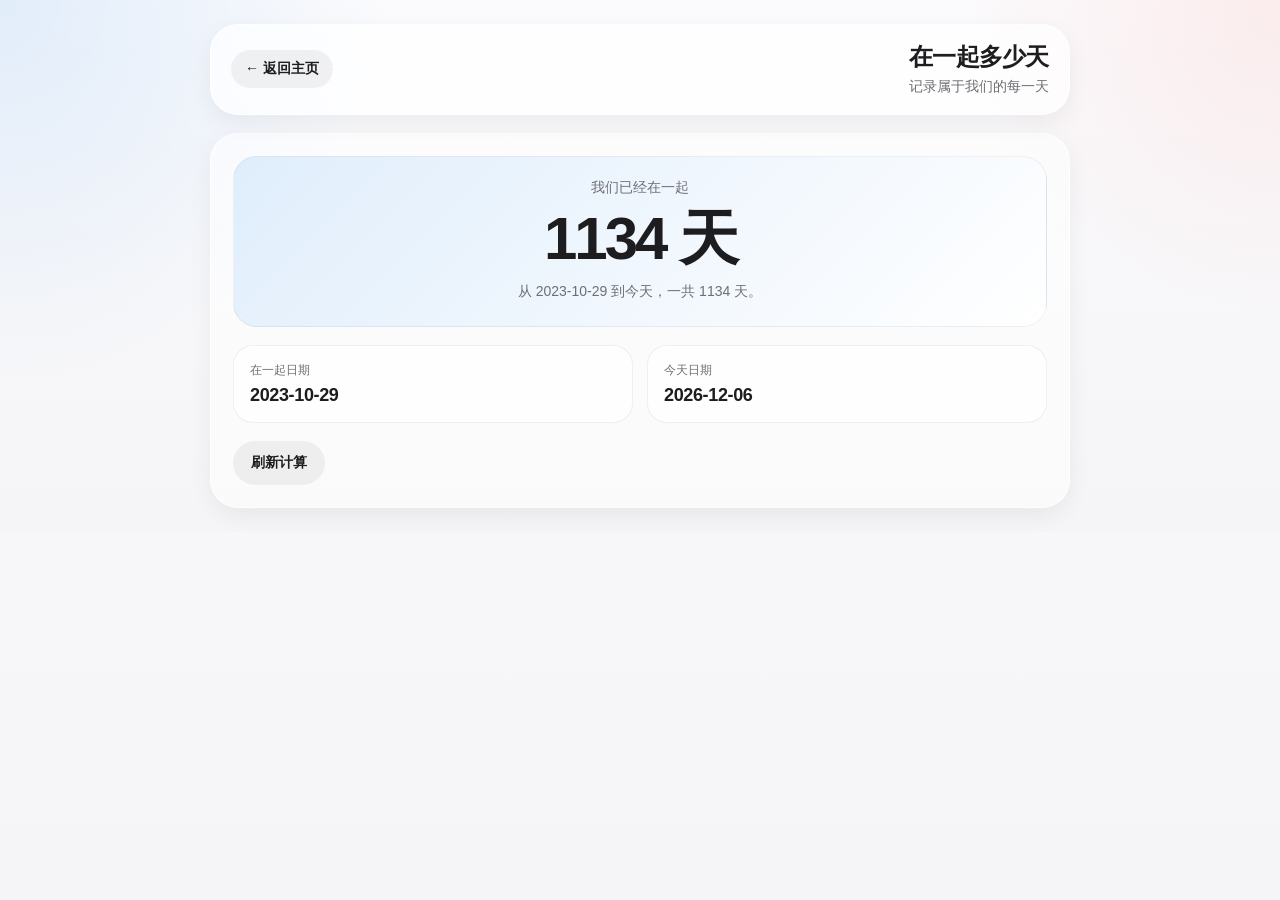
==== days.html @ 6de6548f "Add files via upload" ====
<!doctype html>
<html lang="zh-CN">
<head>
  <meta charset="UTF-8" />
  <meta name="viewport" content="width=device-width, initial-scale=1.0" />
  <title>在一起多少天</title>
  <style>
    :root {
      --bg: #f5f5f7;
      --panel: rgba(255, 255, 255, 0.72);
      --panel-strong: rgba(255, 255, 255, 0.9);
      --text: #1d1d1f;
      --subtext: #6e6e73;
      --primary: #0071e3;
      --primary-hover: #0060c7;
      --shadow: 0 18px 50px rgba(0, 0, 0, 0.08);
      --shadow-soft: 0 8px 24px rgba(0, 0, 0, 0.06);
      --radius-xl: 28px;
      --radius-lg: 22px;
      --radius-md: 16px;
    }

    * { box-sizing: border-box; }

    html, body {
      margin: 0;
      min-height: 100%;
      color: var(--text);
      font-family: -apple-system, BlinkMacSystemFont, "SF Pro Display", "SF Pro Text",
        "PingFang SC", "Hiragino Sans GB", "Microsoft YaHei", sans-serif;
      -webkit-font-smoothing: antialiased;
      text-rendering: optimizeLegibility;
      background:
        radial-gradient(circle at top left, rgba(0, 113, 227, 0.10), transparent 28%),
        radial-gradient(circle at top right, rgba(255, 59, 48, 0.08), transparent 24%),
        linear-gradient(180deg, #fbfbfd 0%, #f5f5f7 100%);
    }

    body {
      padding: 24px;
    }

    .page {
      max-width: 860px;
      margin: 0 auto;
    }

    .topbar {
      position: sticky;
      top: 16px;
      z-index: 20;
      background: var(--panel);
      backdrop-filter: saturate(180%) blur(18px);
      -webkit-backdrop-filter: saturate(180%) blur(18px);
      border: 1px solid rgba(255, 255, 255, 0.7);
      border-radius: var(--radius-xl);
      box-shadow: var(--shadow-soft);
      padding: 18px 20px;
      display: flex;
      align-items: center;
      justify-content: space-between;
      gap: 12px;
    }

    .back {
      text-decoration: none;
      color: var(--text);
      font-size: 14px;
      font-weight: 600;
      padding: 10px 14px;
      border-radius: 999px;
      background: rgba(0, 0, 0, 0.05);
      transition: background .2s ease, transform .15s ease;
      white-space: nowrap;
    }

    .back:hover {
      background: rgba(0, 0, 0, 0.08);
      transform: translateY(-1px);
    }

    .title-wrap h1 {
      margin: 0;
      font-size: 24px;
      line-height: 1.2;
      letter-spacing: -0.03em;
    }

    .title-wrap p {
      margin: 6px 0 0;
      color: var(--subtext);
      font-size: 14px;
    }

    .card {
      margin-top: 18px;
      background: rgba(255, 255, 255, 0.52);
      border: 1px solid rgba(255, 255, 255, 0.78);
      border-radius: var(--radius-xl);
      box-shadow: var(--shadow-soft);
      padding: 22px;
    }

    .hero {
      padding: 22px;
      border-radius: 24px;
      background:
        linear-gradient(135deg, rgba(0,113,227,0.12), rgba(255,255,255,0.7)),
        rgba(255,255,255,0.78);
      border: 1px solid rgba(0, 0, 0, 0.05);
      text-align: center;
    }

    .hero .label {
      font-size: 14px;
      color: var(--subtext);
      margin: 0;
    }

    .hero .days {
      margin: 10px 0 0;
      font-size: clamp(34px, 7vw, 60px);
      line-height: 1.05;
      font-weight: 900;
      letter-spacing: -0.05em;
      color: var(--text);
    }

    .hero .sub {
      margin: 10px 0 0;
      color: var(--subtext);
      font-size: 14px;
      line-height: 1.7;
    }

    .info-grid {
      margin-top: 18px;
      display: grid;
      grid-template-columns: repeat(2, minmax(0, 1fr));
      gap: 14px;
    }

    .info-item {
      padding: 16px;
      border-radius: 20px;
      background: rgba(255, 255, 255, 0.72);
      border: 1px solid rgba(0, 0, 0, 0.06);
    }

    .info-item .k {
      font-size: 12px;
      color: var(--subtext);
      margin: 0 0 6px;
    }

    .info-item .v {
      font-size: 18px;
      font-weight: 800;
      margin: 0;
      letter-spacing: -0.02em;
    }

    .tips {
      margin-top: 16px;
      font-size: 12px;
      color: var(--subtext);
      line-height: 1.8;
    }

    .btn-row {
      margin-top: 18px;
      display: flex;
      gap: 10px;
      flex-wrap: wrap;
    }

    .btn {
      border: none;
      border-radius: 999px;
      font-weight: 700;
      cursor: pointer;
      user-select: none;
      -webkit-tap-highlight-color: transparent;
      transition: transform .15s ease, background .2s ease, box-shadow .2s ease;
      text-decoration: none;
      display: inline-flex;
      align-items: center;
      justify-content: center;
      padding: 13px 18px;
      font-size: 14px;
    }

    .primary-btn {
      background: linear-gradient(180deg, #0a84ff 0%, #0071e3 100%);
      color: #fff;
      box-shadow: 0 10px 22px rgba(0, 113, 227, 0.24);
    }

    .primary-btn:hover {
      background: linear-gradient(180deg, #2491ff 0%, var(--primary-hover) 100%);
      transform: translateY(-1px);
    }

    .ghost-btn {
      background: rgba(0, 0, 0, 0.05);
      color: var(--text);
    }

    .ghost-btn:hover {
      background: rgba(0, 0, 0, 0.08);
      transform: translateY(-1px);
    }

    @media (max-width: 720px) {
      body {
        padding: 14px;
      }

      .topbar {
        top: 10px;
        padding: 14px 16px;
        flex-direction: column;
        align-items: flex-start;
      }

      .card {
        padding: 16px;
      }

      .info-grid {
        grid-template-columns: 1fr;
      }

      .hero .days {
        font-size: 42px;
      }
    }
  </style>
</head>
<body>
  <div class="page">
    <header class="topbar">
      <a class="back" href="./index.html">← 返回主页</a>
      <div class="title-wrap">
        <h1>在一起多少天</h1>
        <p>记录属于我们的每一天</p>
      </div>
    </header>

    <main class="card">
      <section class="hero">
        <p class="label">我们已经在一起</p>
        <div class="days" id="daysText">-- 天</div>
        <p class="sub" id="subText">正在计算中…</p>
      </section>

      <div class="info-grid">
        <div class="info-item">
          <p class="k">在一起日期</p>
          <p class="v" id="startDateText">--</p>
        </div>
        <div class="info-item">
          <p class="k">今天日期</p>
          <p class="v" id="todayText">--</p>
        </div>
      </div>

      <div class="btn-row">
    
        <button class="btn ghost-btn" id="refreshBtn">刷新计算</button>
      </div>

    
    </main>
  </div>

  <script>
    // 这里改成你们“在一起”的日期
    // 格式：YYYY-MM-DD
    const START_DATE = '2023-10-29';

    const daysText = document.getElementById('daysText');
    const subText = document.getElementById('subText');
    const startDateText = document.getElementById('startDateText');
    const todayText = document.getElementById('todayText');
    const refreshBtn = document.getElementById('refreshBtn');

    function formatDate(date) {
      const y = date.getFullYear();
      const m = String(date.getMonth() + 1).padStart(2, '0');
      const d = String(date.getDate()).padStart(2, '0');
      return `${y}-${m}-${d}`;
    }

    function calculateDaysTogether() {
      const start = new Date(START_DATE);
      const today = new Date();

      start.setHours(0, 0, 0, 0);
      today.setHours(0, 0, 0, 0);

      const diffMs = today - start;
      const days = Math.floor(diffMs / (1000 * 60 * 60 * 24));

      startDateText.textContent = formatDate(start);
      todayText.textContent = formatDate(today);

      if (days < 0) {
        daysText.textContent = `还没到`;
        subText.textContent = `你设置的在一起日期是 ${formatDate(start)}，它还晚于今天。请检查日期是否写对。`;
        return;
      }

      daysText.textContent = `${days} 天`;
      subText.textContent = `从 ${formatDate(start)} 到今天，一共 ${days} 天。`;
    }

    refreshBtn.addEventListener('click', calculateDaysTogether);

    calculateDaysTogether();
    setInterval(calculateDaysTogether, 60 * 1000);
  </script>
</body>
</html>
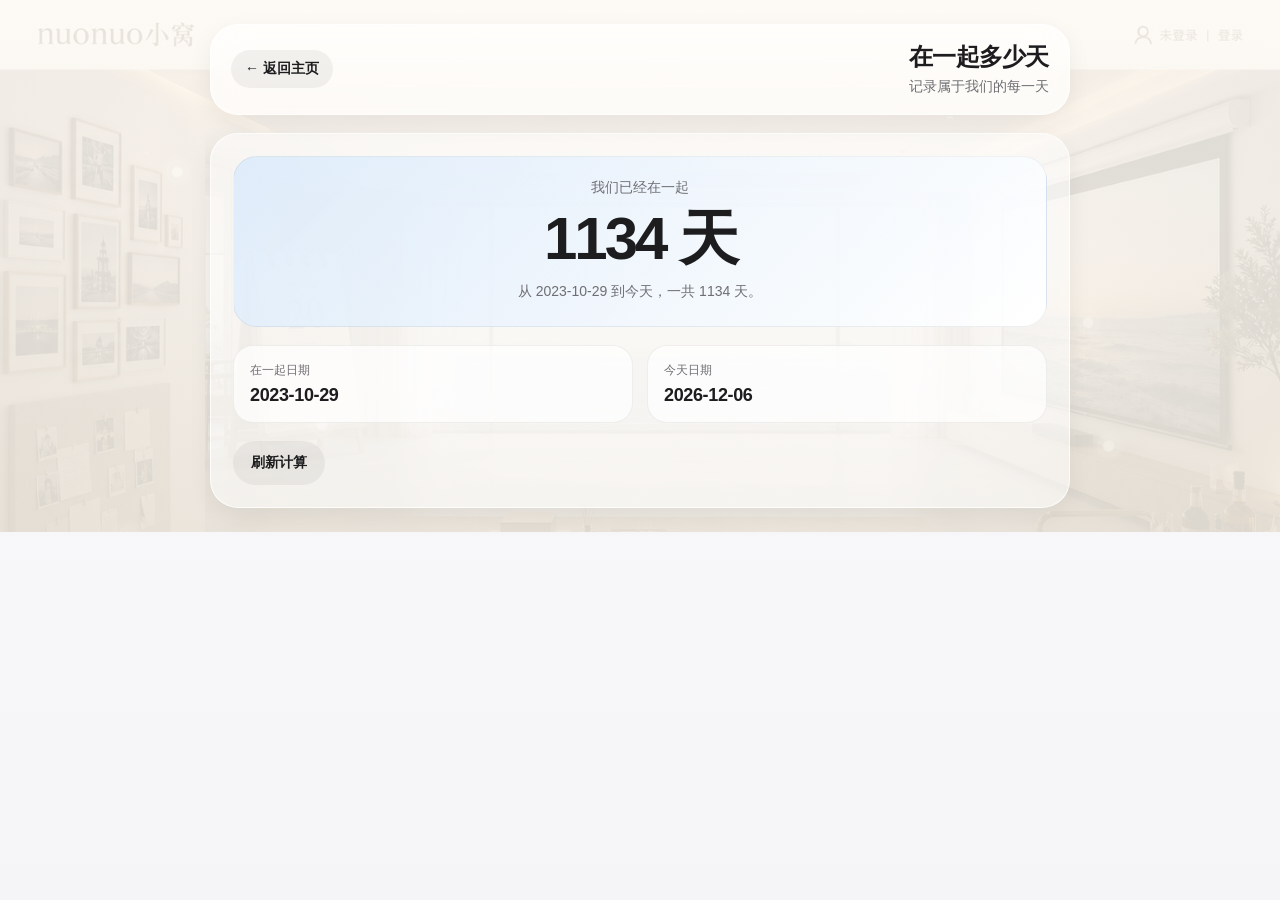
==== commit a21079f6: "Add immersive sea-view room homepage" ====
--- a/days.html
+++ b/days.html
@@ -236,7 +236,14 @@
       }
     }
   </style>
-</head>
+  <style>
+    body {
+      background:
+        linear-gradient(180deg, rgba(255, 252, 247, .88), rgba(238, 233, 224, .92)),
+        url("./assets/room/sea-living-room.jpg") center / cover fixed !important;
+    }
+  </style>
+</head>
 <body>
   <div class="page">
     <header class="topbar">
@@ -321,4 +328,4 @@
     setInterval(calculateDaysTogether, 60 * 1000);
   </script>
 </body>
-</html>+</html>
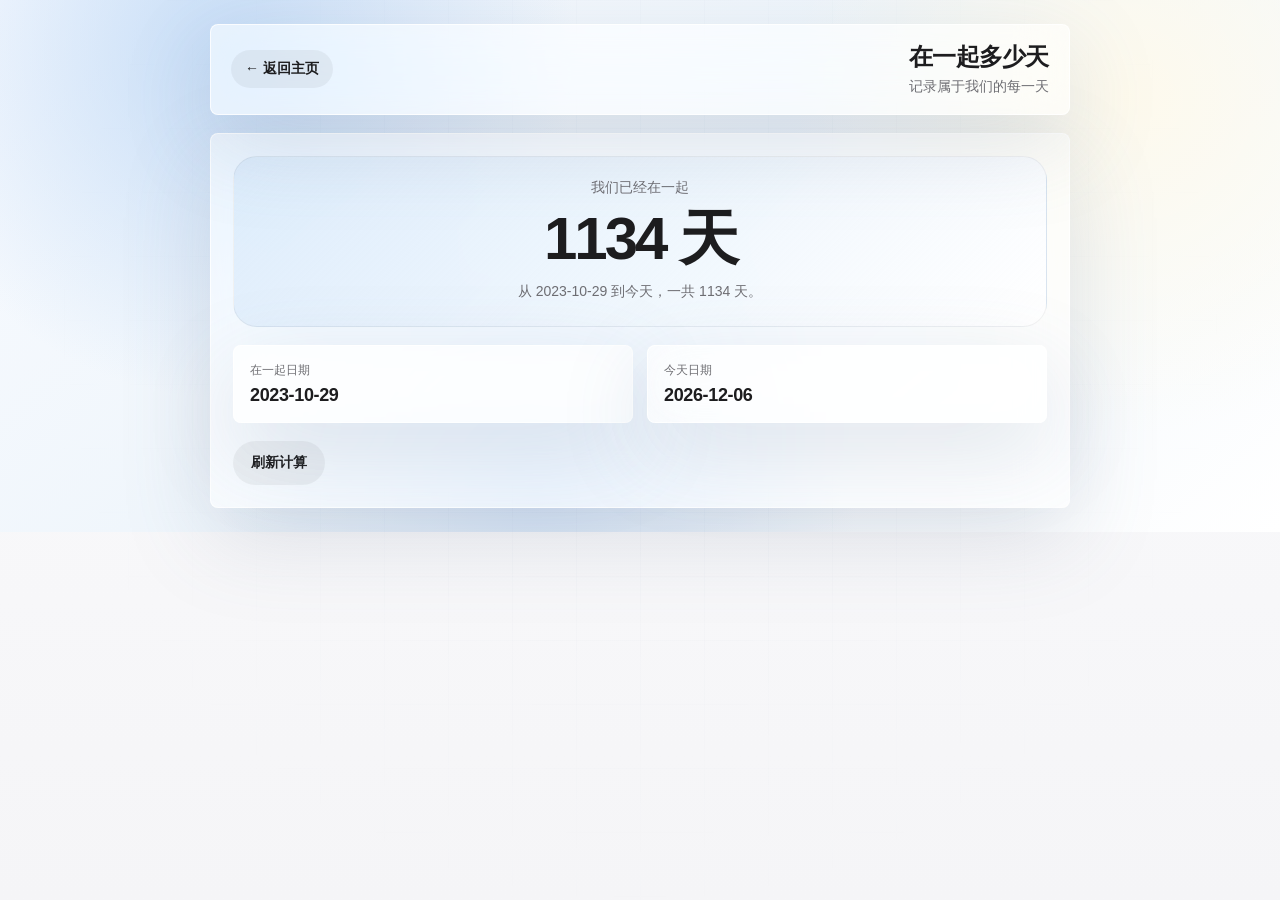
==== commit ca2c57c1: "Update academy homepage and glass shell pages" ====
--- a/days.html
+++ b/days.html
@@ -239,8 +239,36 @@
   <style>
     body {
       background:
-        linear-gradient(180deg, rgba(255, 252, 247, .88), rgba(238, 233, 224, .92)),
-        url("./assets/room/sea-living-room.jpg") center / cover fixed !important;
+        radial-gradient(circle at 18% 10%, rgba(180, 210, 244, .72), transparent 30%),
+        radial-gradient(circle at 88% 18%, rgba(255, 250, 235, .9), transparent 28%),
+        radial-gradient(circle at 42% 92%, rgba(212, 227, 246, .9), transparent 36%),
+        linear-gradient(140deg, #f9fbff 0%, #eef5fb 48%, #ffffff 100%) !important;
+    }
+
+    body::before {
+      content: "";
+      position: fixed;
+      inset: 0;
+      z-index: 0;
+      pointer-events: none;
+      background:
+        linear-gradient(90deg, rgba(126, 149, 178, .07) 1px, transparent 1px),
+        linear-gradient(rgba(126, 149, 178, .06) 1px, transparent 1px);
+      background-size: 64px 64px;
+      mask-image: radial-gradient(circle at 50% 36%, rgba(0,0,0,.68), transparent 70%);
+    }
+
+    .page { position: relative; z-index: 1; }
+
+    .topbar,
+    .card,
+    .info-item {
+      border-radius: 8px !important;
+      border: 1px solid rgba(255,255,255,.78) !important;
+      background: rgba(255,255,255,.58) !important;
+      box-shadow: 0 28px 90px rgba(92, 111, 138, .18) !important;
+      backdrop-filter: blur(24px) saturate(150%);
+      -webkit-backdrop-filter: blur(24px) saturate(150%);
     }
   </style>
 </head>
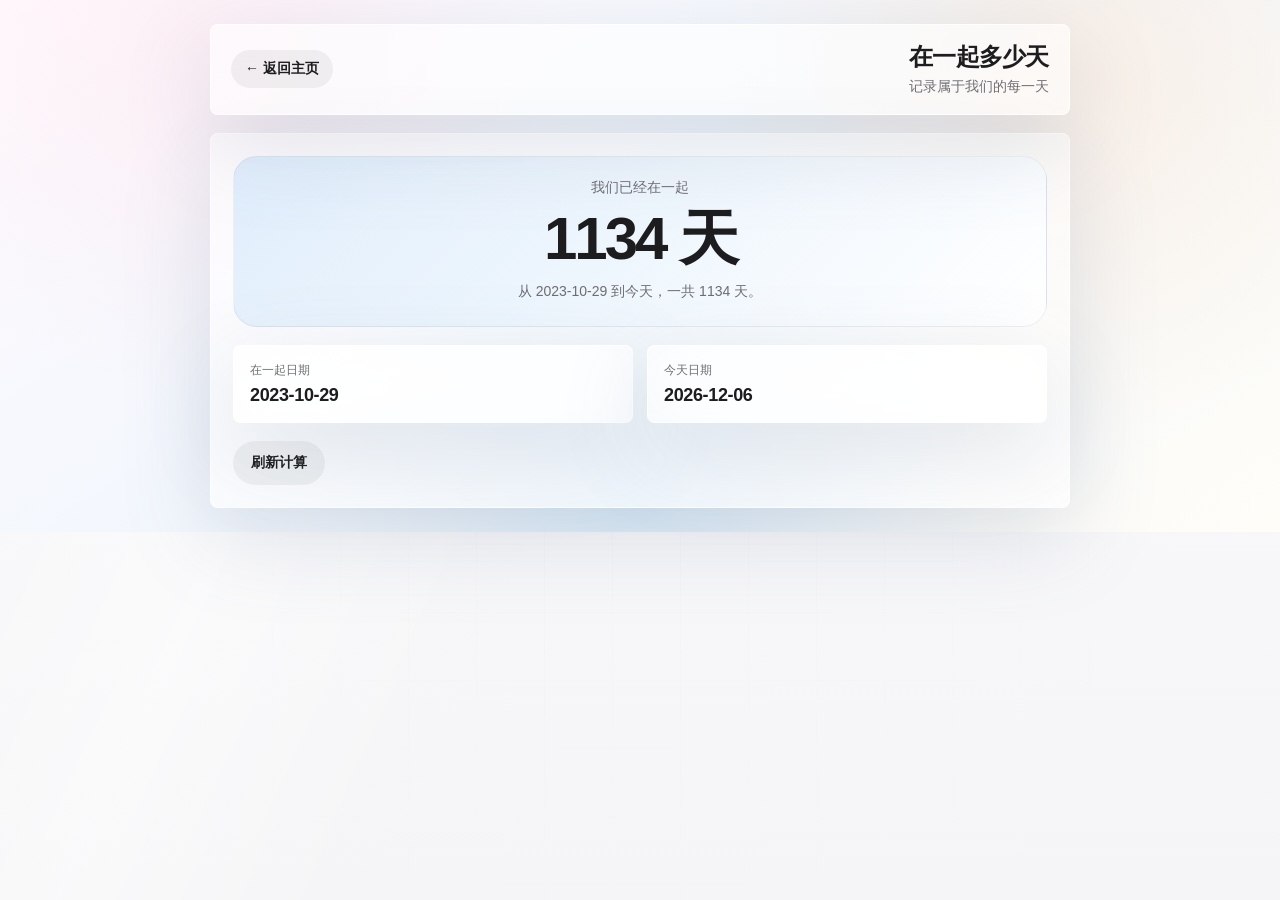
==== commit e12b8904: "Update glass portal site motion" ====
--- a/days.html
+++ b/days.html
@@ -236,6 +236,8 @@
       }
     }
   </style>
+  <link rel="stylesheet" href="./assets/site-motion.css" />
+  <link rel="icon" href='data:image/svg+xml,%3Csvg xmlns="http://www.w3.org/2000/svg" viewBox="0 0 64 64"%3E%3Crect width="64" height="64" rx="18" fill="%23eaf4ff"/%3E%3Cpath fill="%237199c9" d="M32 49 15 32c-6-6-2-17 7-17 5 0 8 3 10 7 2-4 5-7 10-7 9 0 13 11 7 17L32 49z"/%3E%3C/svg%3E' />
   <style>
     body {
       background:
@@ -272,7 +274,7 @@
     }
   </style>
 </head>
-<body>
+<body data-page-key="days" class="nuonuo-page-enter">
   <div class="page">
     <header class="topbar">
       <a class="back" href="./index.html">← 返回主页</a>
@@ -309,7 +311,9 @@
     </main>
   </div>
 
-  <script>
+  <script src="./assets/vendor/gsap/gsap.min.js"></script>
+  <script src="./assets/site-motion.js"></script>
+  <script>
     // 这里改成你们“在一起”的日期
     // 格式：YYYY-MM-DD
     const START_DATE = '2023-10-29';
--- a/assets/site-motion.css
+++ b/assets/site-motion.css
@@ -0,0 +1,140 @@
+:root {
+  --nuonuo-warm: rgba(255, 220, 190, .34);
+  --nuonuo-rose: rgba(255, 205, 218, .22);
+  --nuonuo-blue: rgba(180, 215, 245, .42);
+  --nuonuo-glass: rgba(255, 255, 255, .6);
+  --nuonuo-line: rgba(112, 132, 158, .18);
+}
+
+body.nuonuo-subpage {
+  position: relative;
+  overflow-x: hidden;
+  background:
+    radial-gradient(circle at 16% 9%, var(--nuonuo-rose), transparent 30%),
+    radial-gradient(circle at 84% 14%, var(--nuonuo-warm), transparent 31%),
+    radial-gradient(circle at 50% 92%, var(--nuonuo-blue), transparent 42%),
+    linear-gradient(145deg, #fffafe 0%, #f2f7fd 48%, #fffdf8 100%) !important;
+}
+
+body.nuonuo-subpage::before,
+body.nuonuo-subpage::after {
+  content: "";
+  position: fixed;
+  inset: 0;
+  z-index: -2;
+  pointer-events: none;
+}
+
+body.nuonuo-subpage::before {
+  background:
+    linear-gradient(90deg, rgba(120, 140, 166, .065) 1px, transparent 1px),
+    linear-gradient(rgba(120, 140, 166, .055) 1px, transparent 1px);
+  background-size: 68px 68px;
+  mask-image: radial-gradient(circle at 48% 32%, rgba(0,0,0,.62), transparent 72%);
+}
+
+body.nuonuo-subpage::after {
+  z-index: -1;
+  background:
+    linear-gradient(115deg, transparent 8%, rgba(255,255,255,.68) 28%, transparent 46%),
+    radial-gradient(circle at 72% 18%, rgba(255,255,255,.74), transparent 24%);
+  opacity: .68;
+}
+
+.nuonuo-page-enter .page,
+.nuonuo-page-enter .topbar,
+.nuonuo-page-enter .toolbar {
+  opacity: 0;
+}
+
+.nuonuo-transition {
+  position: fixed;
+  inset: 0;
+  z-index: 9999;
+  display: grid;
+  place-items: center;
+  pointer-events: none;
+  overflow: hidden;
+  background:
+    radial-gradient(circle at 50% 42%, rgba(255,255,255,.96), rgba(235, 246, 255, .56) 34%, rgba(255, 245, 238, .38) 62%, transparent 78%);
+}
+
+.nuonuo-transition-card {
+  position: relative;
+  width: min(58vw, 620px);
+  aspect-ratio: 1.7;
+  border: 1px solid rgba(255,255,255,.84);
+  border-radius: 8px;
+  background:
+    linear-gradient(135deg, rgba(255,255,255,.76), rgba(255,255,255,.36)),
+    radial-gradient(circle at 20% 18%, rgba(255,223,205,.58), transparent 36%),
+    radial-gradient(circle at 78% 26%, rgba(190,222,250,.62), transparent 42%);
+  box-shadow:
+    inset 0 1px 0 rgba(255,255,255,.9),
+    inset 0 -22px 48px rgba(104,132,160,.12),
+    0 36px 120px rgba(80, 100, 125, .24);
+  backdrop-filter: blur(28px) saturate(150%);
+  -webkit-backdrop-filter: blur(28px) saturate(150%);
+  overflow: hidden;
+}
+
+.nuonuo-transition-card::before {
+  content: "";
+  position: absolute;
+  inset: -28% -40%;
+  background: linear-gradient(110deg, transparent 30%, rgba(255,255,255,.86) 48%, transparent 63%);
+  transform: translateX(-52%);
+}
+
+.nuonuo-transition-shard {
+  position: absolute;
+  width: 140px;
+  height: 92px;
+  border: 1px solid rgba(255,255,255,.72);
+  border-radius: 8px;
+  background: rgba(255,255,255,.28);
+  box-shadow: inset 0 1px 0 rgba(255,255,255,.76), 0 22px 54px rgba(90, 112, 140, .14);
+  backdrop-filter: blur(18px);
+  -webkit-backdrop-filter: blur(18px);
+}
+
+.nuonuo-transition-shard:nth-child(2) { left: 12%; top: 18%; }
+.nuonuo-transition-shard:nth-child(3) { right: 14%; top: 22%; width: 112px; height: 74px; }
+.nuonuo-transition-shard:nth-child(4) { left: 38%; bottom: 12%; width: 126px; height: 82px; }
+
+.nuonuo-motion-ready .page,
+.nuonuo-motion-ready .topbar,
+.nuonuo-motion-ready .toolbar,
+.nuonuo-motion-ready .card,
+.nuonuo-motion-ready .content,
+.nuonuo-motion-ready .gallery,
+.nuonuo-motion-ready .message-board,
+.nuonuo-motion-ready .game-shell,
+.nuonuo-motion-ready .pet-shell,
+.nuonuo-motion-ready .video-card {
+  will-change: transform, opacity;
+}
+
+@media (max-width: 720px) {
+  .nuonuo-transition-card {
+    width: min(86vw, 380px);
+    aspect-ratio: 1.1;
+  }
+
+  .nuonuo-transition-shard {
+    width: 92px;
+    height: 62px;
+  }
+}
+
+@media (prefers-reduced-motion: reduce) {
+  .nuonuo-page-enter .page,
+  .nuonuo-page-enter .topbar,
+  .nuonuo-page-enter .toolbar {
+    opacity: 1;
+  }
+
+  .nuonuo-transition {
+    display: none;
+  }
+}
